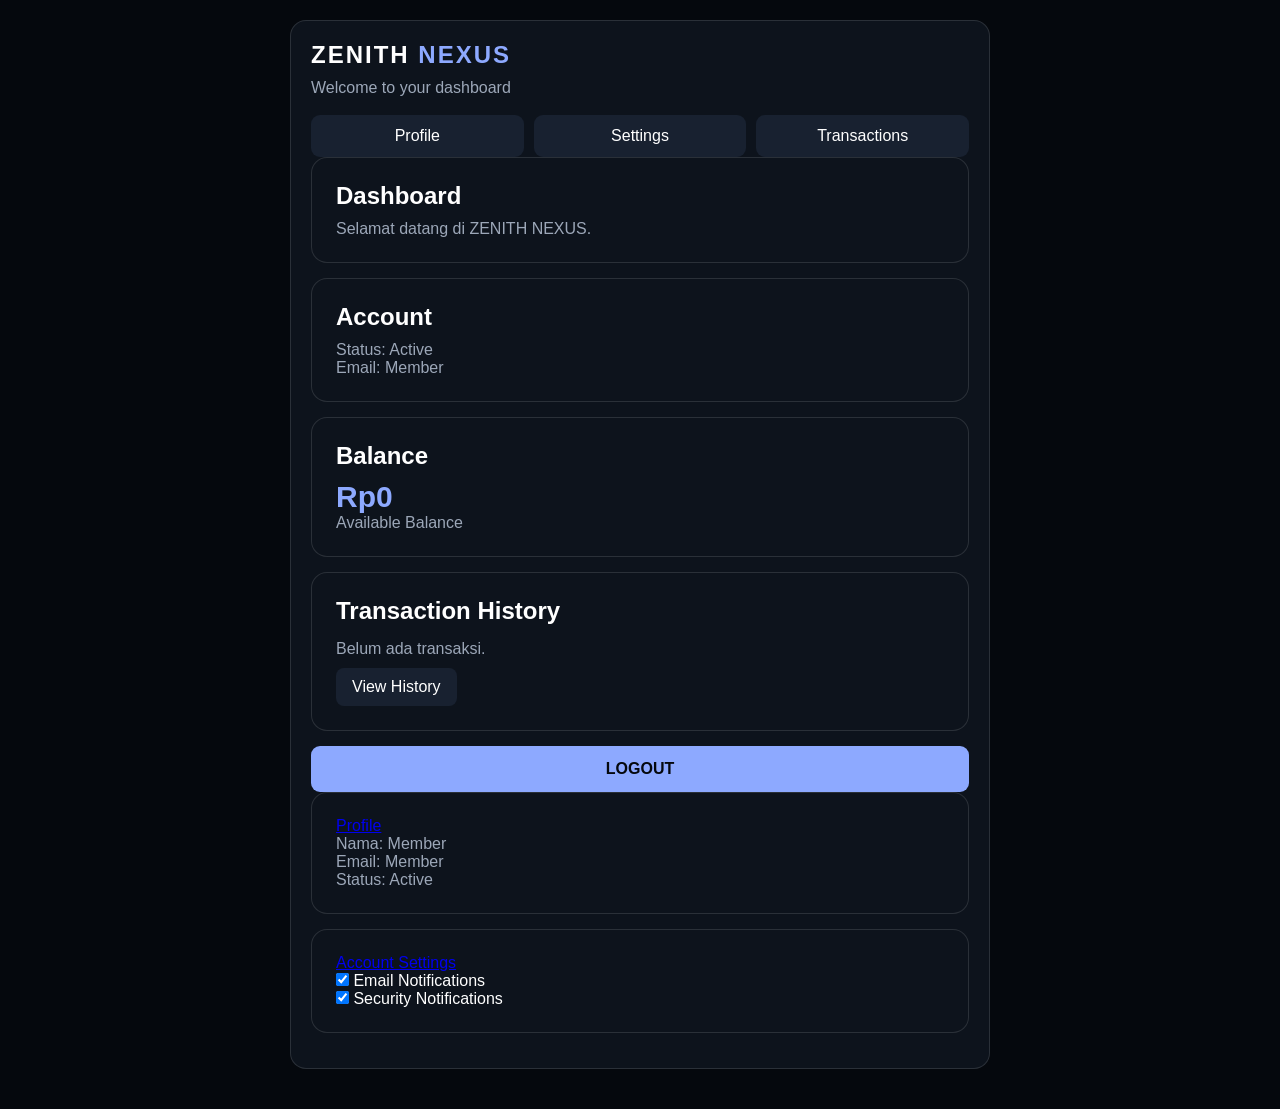
==== dashboard.html @ 9e68fed2 "Update dashboard.html" ====
<!DOCTYPE html>
<html lang="id">
<head>
  <meta charset="UTF-8">
  <meta name="viewport" content="width=device-width, initial-scale=1.0">
  <title>Dashboard - ZENITH NEXUS</title>

  <style>
    * {
      box-sizing: border-box;
      margin: 0;
      padding: 0;
    }

    body {
      min-height: 100vh;
      background: #05080d;
      color: white;
      font-family: Arial, sans-serif;
      padding: 20px;
    }

    .container {
      max-width: 700px;
      margin: auto;
    }

    .top {
      padding: 20px;
      border: 1px solid rgba(255,255,255,0.12);
      border-radius: 16px;
      background: #0d131c;
      margin-bottom: 20px;
    }

    .logo {
      font-size: 24px;
      font-weight: bold;
      letter-spacing: 2px;
    }

    .logo span {
      color: #8da9ff;
    }

    .welcome {
      margin-top: 10px;
      color: #9ca7b8;
    }

    .card {
      padding: 24px;
      background: #0d131c;
      border: 1px solid rgba(255,255,255,0.12);
      border-radius: 16px;
      margin-bottom: 15px;
    }

    .card h2 {
      margin-bottom: 10px;
    }

    .card p {
      color: #9ca7b8;
    }

    .logout {
      width: 100%;
      padding: 14px;
      border: 0;
      border-radius: 9px;
      background: #8da9ff;
      color: #05080d;
      font-weight: bold;
      font-size: 15px;
      margin-top: 10px;
      cursor: pointer;
    }
  </style>
</head>

<body>

  <div class="container">

    <div class="top">
      <div class="logo">
        ZENITH <span>NEXUS</span>
      </div>

      <div class="welcome">
        Welcome to your dashboard
      </div>
  <div style="display:flex; gap:10px; flex-wrap:wrap; margin-top:18px;">
  <a href="profile.html" style="flex:1; min-width:120px; text-align:center; padding:12px; border-radius:9px; background:#182130; color:white; text-decoration:none;">
    Profile
  </a>

  <a href="settings.html" style="flex:1; min-width:120px; text-align:center; padding:12px; border-radius:9px; background:#182130; color:white; text-decoration:none;">
    Settings
  </a>

  <a href="transactions.html" style="flex:1; min-width:120px; text-align:center; padding:12px; border-radius:9px; background:#182130; color:white; text-decoration:none;">
    Transactions
  </a>
  </div>

    <div class="card">
  <h2>Dashboard</h2>
  <p>Selamat datang di ZENITH NEXUS.</p>
</div>

<div class="card">
  <h2>Account</h2>
  <p>Status: Active</p>
  <p>Email: Member</p>
</div>

<div class="card">
  <h2>Balance</h2>
  <p style="font-size:30px; font-weight:bold; color:#8da9ff;">
    Rp0
  </p>
  <p>Available Balance</p>
</div>

<div class="card">
  <h2>Transaction History</h2>

  <p style="margin-top:15px;">
    Belum ada transaksi.
  </p>

  <a href="transactions.html"
     style="display:inline-block; margin-top:10px; padding:10px 16px; border-radius:8px; background:#182130; color:white; text-decoration:none;">
    View History
  </a>
</div>

<a href="login.html"
   style="display:block; width:100%; padding:14px; border-radius:9px; background:#8da9ff; color:#05080d; text-align:center; text-decoration:none; font-weight:bold; margin-top:15px;">
  LOGOUT
</a>
  <div class="card">
   <p>
    <a href="profile.html">Profile</a>
      </p>
    <p>Nama: Member</p>
    <p>Email: Member</p>
    <p>Status: Active</p>
  </div>
    <div class="card">
      
    <p>
  <a href="settings.html">Account Settings</a>
    </p
    


  <label>
    <input type="checkbox" checked>
    Email Notifications
  </label>

  <br>

  <label>
    <input type="checkbox" checked>
    Security Notifications
  </label>
    </div>

<script>
  function logout() {
    window.location.href = "login.html";
  }
</script>

</body>
</html>
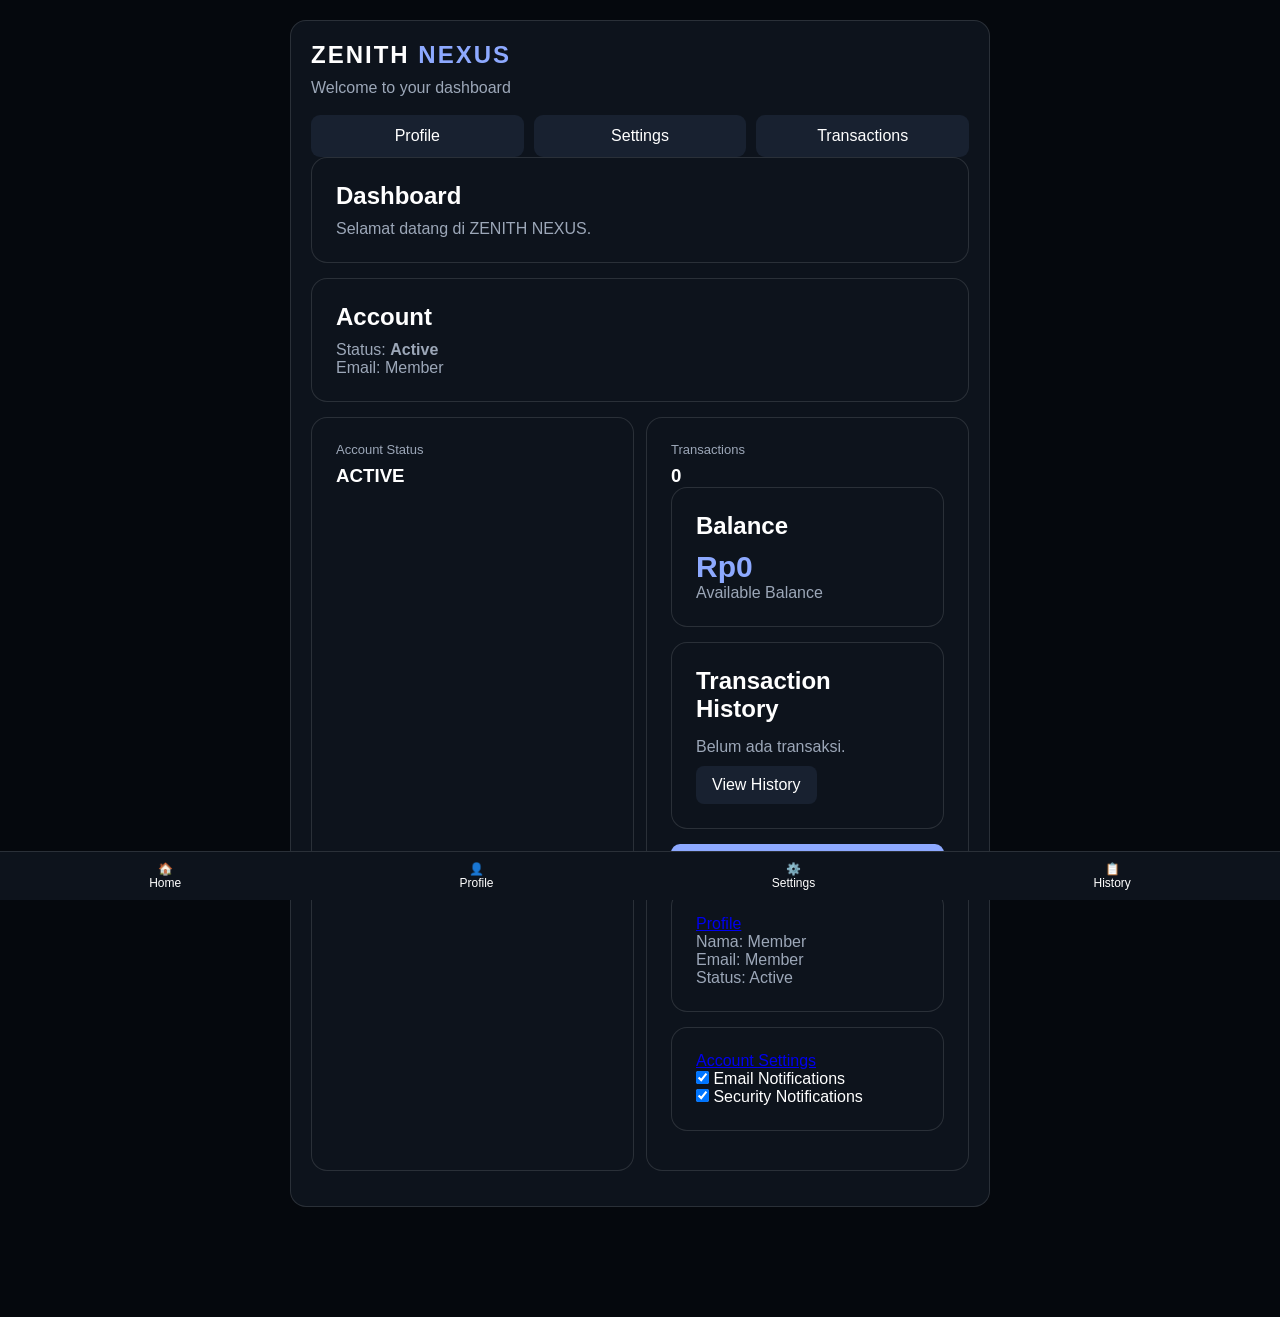
==== commit 5b1feae5: "Update dashboard.html" ====
--- a/dashboard.html
+++ b/dashboard.html
@@ -13,11 +13,12 @@
     }
 
     body {
-      min-height: 100vh;
-      background: #05080d;
-      color: white;
-      font-family: Arial, sans-serif;
-      padding: 20px;
+  min-height: 100vh;
+  background: #05080d;
+  color: white;
+  font-family: Arial, sans-serif;
+  padding: 20px;
+  padding-bottom: 90px;
     }
 
     .container {
@@ -112,10 +113,25 @@
 
 <div class="card">
   <h2>Account</h2>
-  <p>Status: Active</p>
+  <p>Status: <strong>Active</strong></p>
   <p>Email: Member</p>
 </div>
 
+<div style="
+  display:grid;
+  grid-template-columns:repeat(2,1fr);
+  gap:12px;
+  margin-bottom:15px;
+">
+
+  <div class="card" style="margin:0;">
+    <p style="font-size:13px;">Account Status</p>
+    <h3 style="margin-top:8px;">ACTIVE</h3>
+  </div>
+
+  <div class="card" style="margin:0;">
+    <p style="font-size:13px;">Transactions</p>
+    <h3 style="margin-top:8px;">0</h3>
 <div class="card">
   <h2>Balance</h2>
   <p style="font-size:30px; font-weight:bold; color:#8da9ff;">
@@ -176,5 +192,36 @@
   }
 </script>
 
-</body>
+</body> <div style="
+  position:fixed;
+  left:0;
+  right:0;
+  bottom:0;
+  padding:10px;
+  background:#0d131c;
+  border-top:1px solid rgba(255,255,255,.12);
+  display:flex;
+  justify-content:space-around;
+  z-index:999;
+">
+  <a href="dashboard.html"
+     style="color:white; text-decoration:none; text-align:center; font-size:12px;">
+    🏠<br>Home
+  </a>
+
+  <a href="profile.html"
+     style="color:white; text-decoration:none; text-align:center; font-size:12px;">
+    👤<br>Profile
+  </a>
+
+  <a href="settings.html"
+     style="color:white; text-decoration:none; text-align:center; font-size:12px;">
+    ⚙️<br>Settings
+  </a>
+
+  <a href="transactions.html"
+     style="color:white; text-decoration:none; text-align:center; font-size:12px;">
+    📋<br>History
+  </a>
+</div>
 </html>
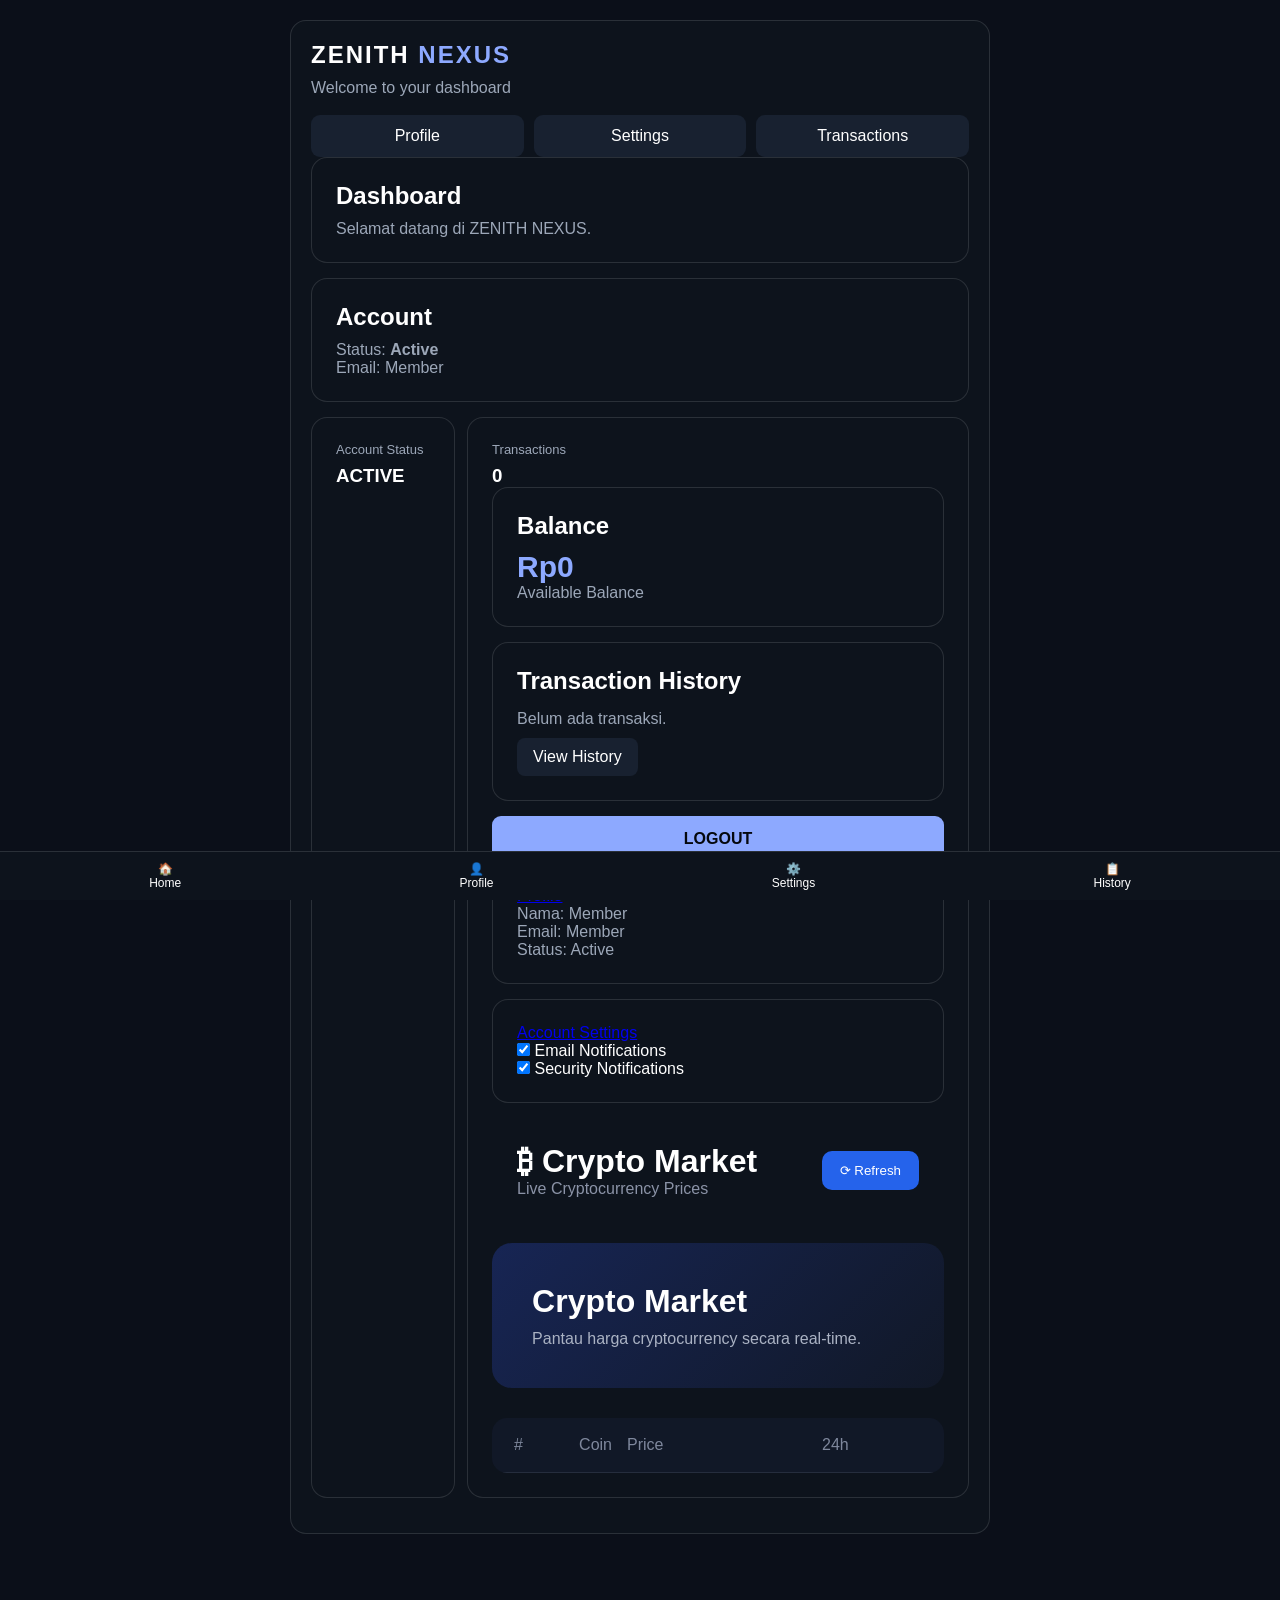
==== commit c6f4571d: "Update dashboard.html" ====
--- a/dashboard.html
+++ b/dashboard.html
@@ -224,4 +224,40 @@
     📋<br>History
   </a>
 </div>
-</html>
+<!DOCTYPE html>
+<html lang="id">
+<head>
+  <meta charset="UTF-8">
+  <meta name="viewport" content="width=device-width, initial-scale=1.0">
+
+  <title>Crypto Market</title>
+
+  <link rel="stylesheet" href="style.css">
+</head>
+
+<body>
+
+  <header class="header">
+    <div>
+      <h1>₿ Crypto Market</h1>
+      <p>Live Cryptocurrency Prices</p>
+    </div>
+
+    <button onclick="loadMarket()">⟳ Refresh</button>
+  </header>
+
+  <section class="hero">
+    <h2>Crypto Market</h2>
+    <p>Pantau harga cryptocurrency secara real-time.</p>
+  </section>
+
+  <main class="market">
+
+    <div class="market-title">
+      <span>#</span>
+      <span>Coin</span>
+      <span>Price</span>
+      <span>24h</span>
+    </div>
+
+
--- a/style.css
+++ b/style.css
@@ -0,0 +1,151 @@
+* {
+  box-sizing: border-box;
+}
+
+body {
+  margin: 0;
+  font-family: Arial, sans-serif;
+  background: #0b0f19;
+  color: white;
+}
+
+.header {
+  max-width: 1100px;
+  margin: auto;
+  padding: 25px;
+  display: flex;
+  justify-content: space-between;
+  align-items: center;
+}
+
+.header h1 {
+  margin: 0;
+}
+
+.header p {
+  color: #8b93a7;
+}
+
+button {
+  border: 0;
+  background: #2563eb;
+  color: white;
+  padding: 12px 18px;
+  border-radius: 10px;
+  cursor: pointer;
+}
+
+.hero {
+  max-width: 1100px;
+  margin: 20px auto 30px;
+  padding: 40px;
+  border-radius: 20px;
+  background: linear-gradient(135deg, #172554, #111827);
+}
+
+.hero h2 {
+  font-size: 32px;
+  margin: 0 0 10px;
+}
+
+.hero p {
+  color: #aab2c3;
+}
+
+.market {
+  max-width: 1100px;
+  margin: auto;
+  background: #111827;
+  border-radius: 15px;
+  overflow: hidden;
+}
+
+.market-title,
+.coin {
+  display: grid;
+  grid-template-columns: 50px 1fr 180px 100px;
+  gap: 15px;
+  align-items: center;
+  padding: 18px 22px;
+}
+
+.market-title {
+  color: #7f889d;
+  border-bottom: 1px solid #252d3d;
+}
+
+.coin {
+  border-bottom: 1px solid #1d2638;
+}
+
+.coin:hover {
+  background: #151e30;
+}
+
+.coin-info {
+  display: flex;
+  align-items: center;
+  gap: 12px;
+}
+
+.icon {
+  width: 40px;
+  height: 40px;
+  border-radius: 50%;
+  background: #2563eb;
+  display: flex;
+  justify-content: center;
+  align-items: center;
+  font-weight: bold;
+}
+
+.symbol {
+  color: #7f889d;
+  font-size: 13px;
+  margin-top: 4px;
+}
+
+.green {
+  color: #22c55e;
+}
+
+.red {
+  color: #ef4444;
+}
+
+.loading {
+  padding: 40px;
+  text-align: center;
+  color: #8b93a7;
+}
+
+footer {
+  text-align: center;
+  padding: 30px;
+  color: #626b7e;
+}
+
+@media (max-width: 700px) {
+
+  .header,
+  .hero {
+    margin-left: 15px;
+    margin-right: 15px;
+  }
+
+  .market {
+    margin: 0 15px;
+  }
+
+  .market-title,
+  .coin {
+    grid-template-columns: 30px 1fr 100px 70px;
+    padding: 15px 10px;
+    font-size: 13px;
+  }
+
+  .icon {
+    width: 32px;
+    height: 32px;
+  }
+}
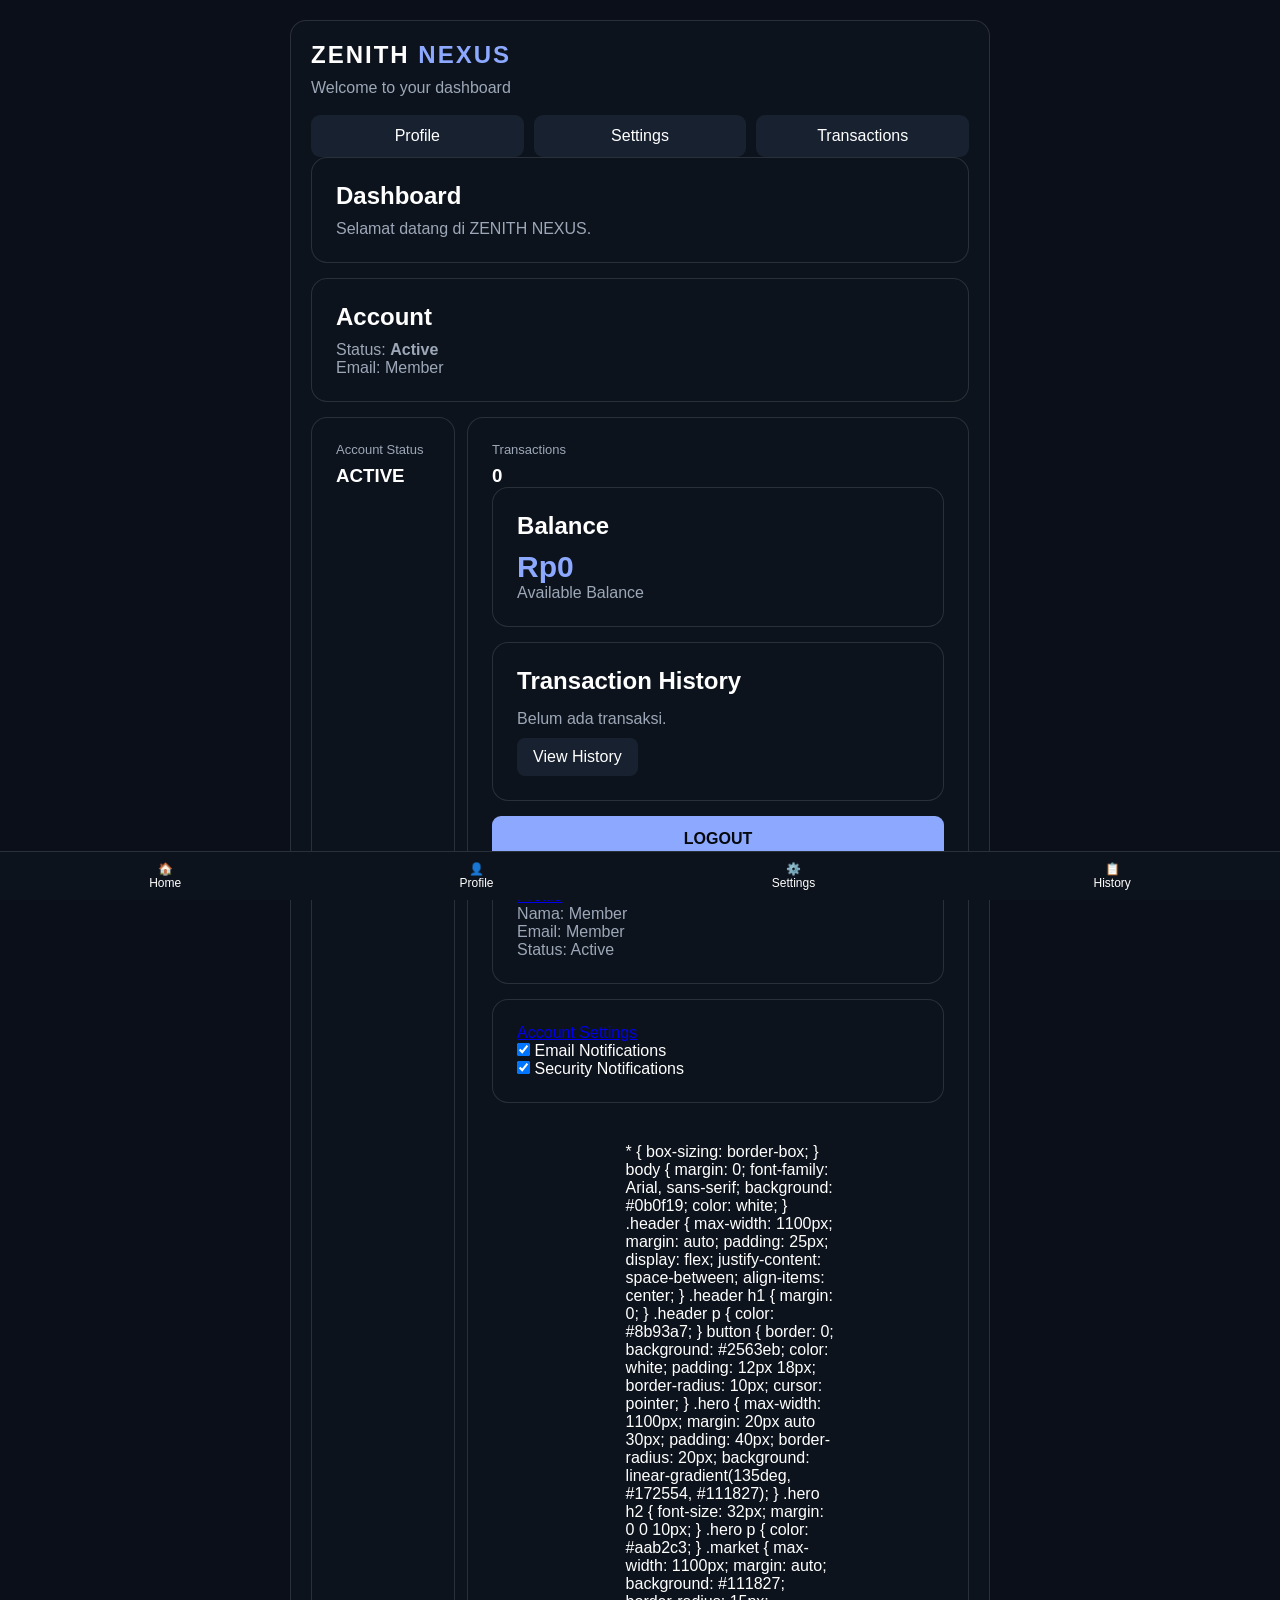
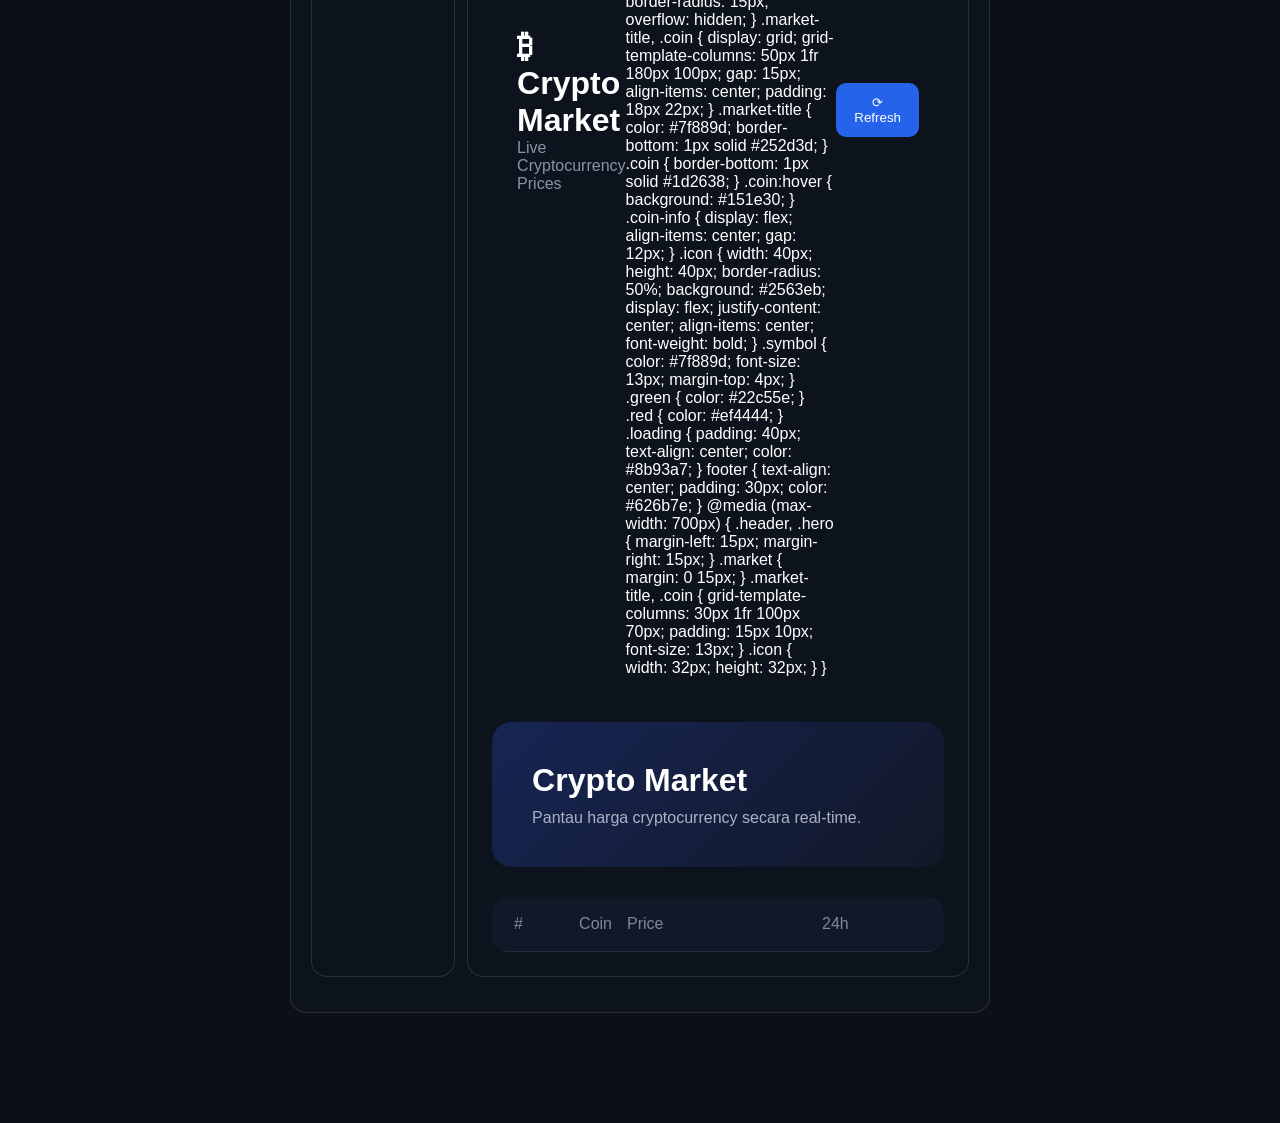
==== commit e16176c0: "Update dashboard.html" ====
--- a/dashboard.html
+++ b/dashboard.html
@@ -242,6 +242,157 @@
       <h1>₿ Crypto Market</h1>
       <p>Live Cryptocurrency Prices</p>
     </div>
+* {
+  box-sizing: border-box;
+}
+
+body {
+  margin: 0;
+  font-family: Arial, sans-serif;
+  background: #0b0f19;
+  color: white;
+}
+
+.header {
+  max-width: 1100px;
+  margin: auto;
+  padding: 25px;
+  display: flex;
+  justify-content: space-between;
+  align-items: center;
+}
+
+.header h1 {
+  margin: 0;
+}
+
+.header p {
+  color: #8b93a7;
+}
+
+button {
+  border: 0;
+  background: #2563eb;
+  color: white;
+  padding: 12px 18px;
+  border-radius: 10px;
+  cursor: pointer;
+}
+
+.hero {
+  max-width: 1100px;
+  margin: 20px auto 30px;
+  padding: 40px;
+  border-radius: 20px;
+  background: linear-gradient(135deg, #172554, #111827);
+}
+
+.hero h2 {
+  font-size: 32px;
+  margin: 0 0 10px;
+}
+
+.hero p {
+  color: #aab2c3;
+}
+
+.market {
+  max-width: 1100px;
+  margin: auto;
+  background: #111827;
+  border-radius: 15px;
+  overflow: hidden;
+}
+
+.market-title,
+.coin {
+  display: grid;
+  grid-template-columns: 50px 1fr 180px 100px;
+  gap: 15px;
+  align-items: center;
+  padding: 18px 22px;
+}
+
+.market-title {
+  color: #7f889d;
+  border-bottom: 1px solid #252d3d;
+}
+
+.coin {
+  border-bottom: 1px solid #1d2638;
+}
+
+.coin:hover {
+  background: #151e30;
+}
+
+.coin-info {
+  display: flex;
+  align-items: center;
+  gap: 12px;
+}
+
+.icon {
+  width: 40px;
+  height: 40px;
+  border-radius: 50%;
+  background: #2563eb;
+  display: flex;
+  justify-content: center;
+  align-items: center;
+  font-weight: bold;
+}
+
+.symbol {
+  color: #7f889d;
+  font-size: 13px;
+  margin-top: 4px;
+}
+
+.green {
+  color: #22c55e;
+}
+
+.red {
+  color: #ef4444;
+}
+
+.loading {
+  padding: 40px;
+  text-align: center;
+  color: #8b93a7;
+}
+
+footer {
+  text-align: center;
+  padding: 30px;
+  color: #626b7e;
+}
+
+@media (max-width: 700px) {
+
+  .header,
+  .hero {
+    margin-left: 15px;
+    margin-right: 15px;
+  }
+
+  .market {
+    margin: 0 15px;
+  }
+
+  .market-title,
+  .coin {
+    grid-template-columns: 30px 1fr 100px 70px;
+    padding: 15px 10px;
+    font-size: 13px;
+  }
+
+  .icon {
+    width: 32px;
+    height: 32px;
+  }
+}
 
     <button onclick="loadMarket()">⟳ Refresh</button>
   </header>
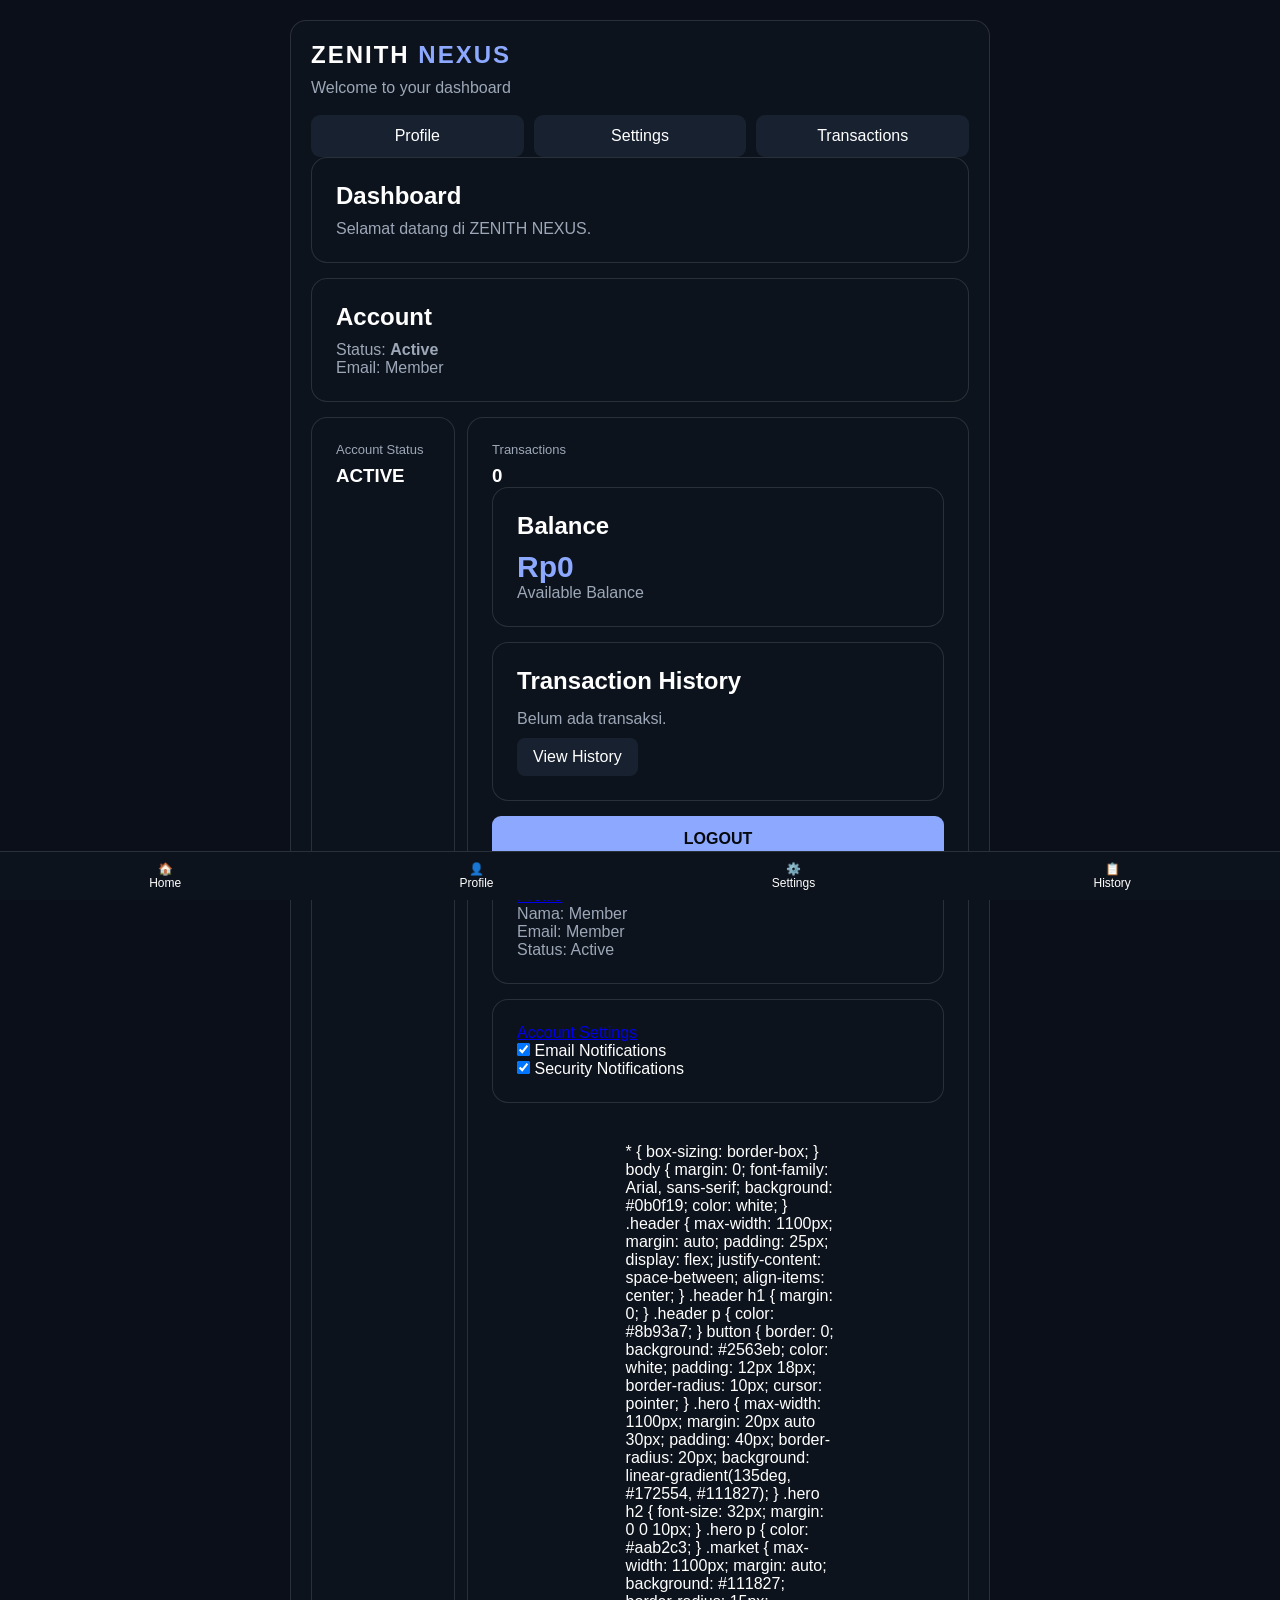
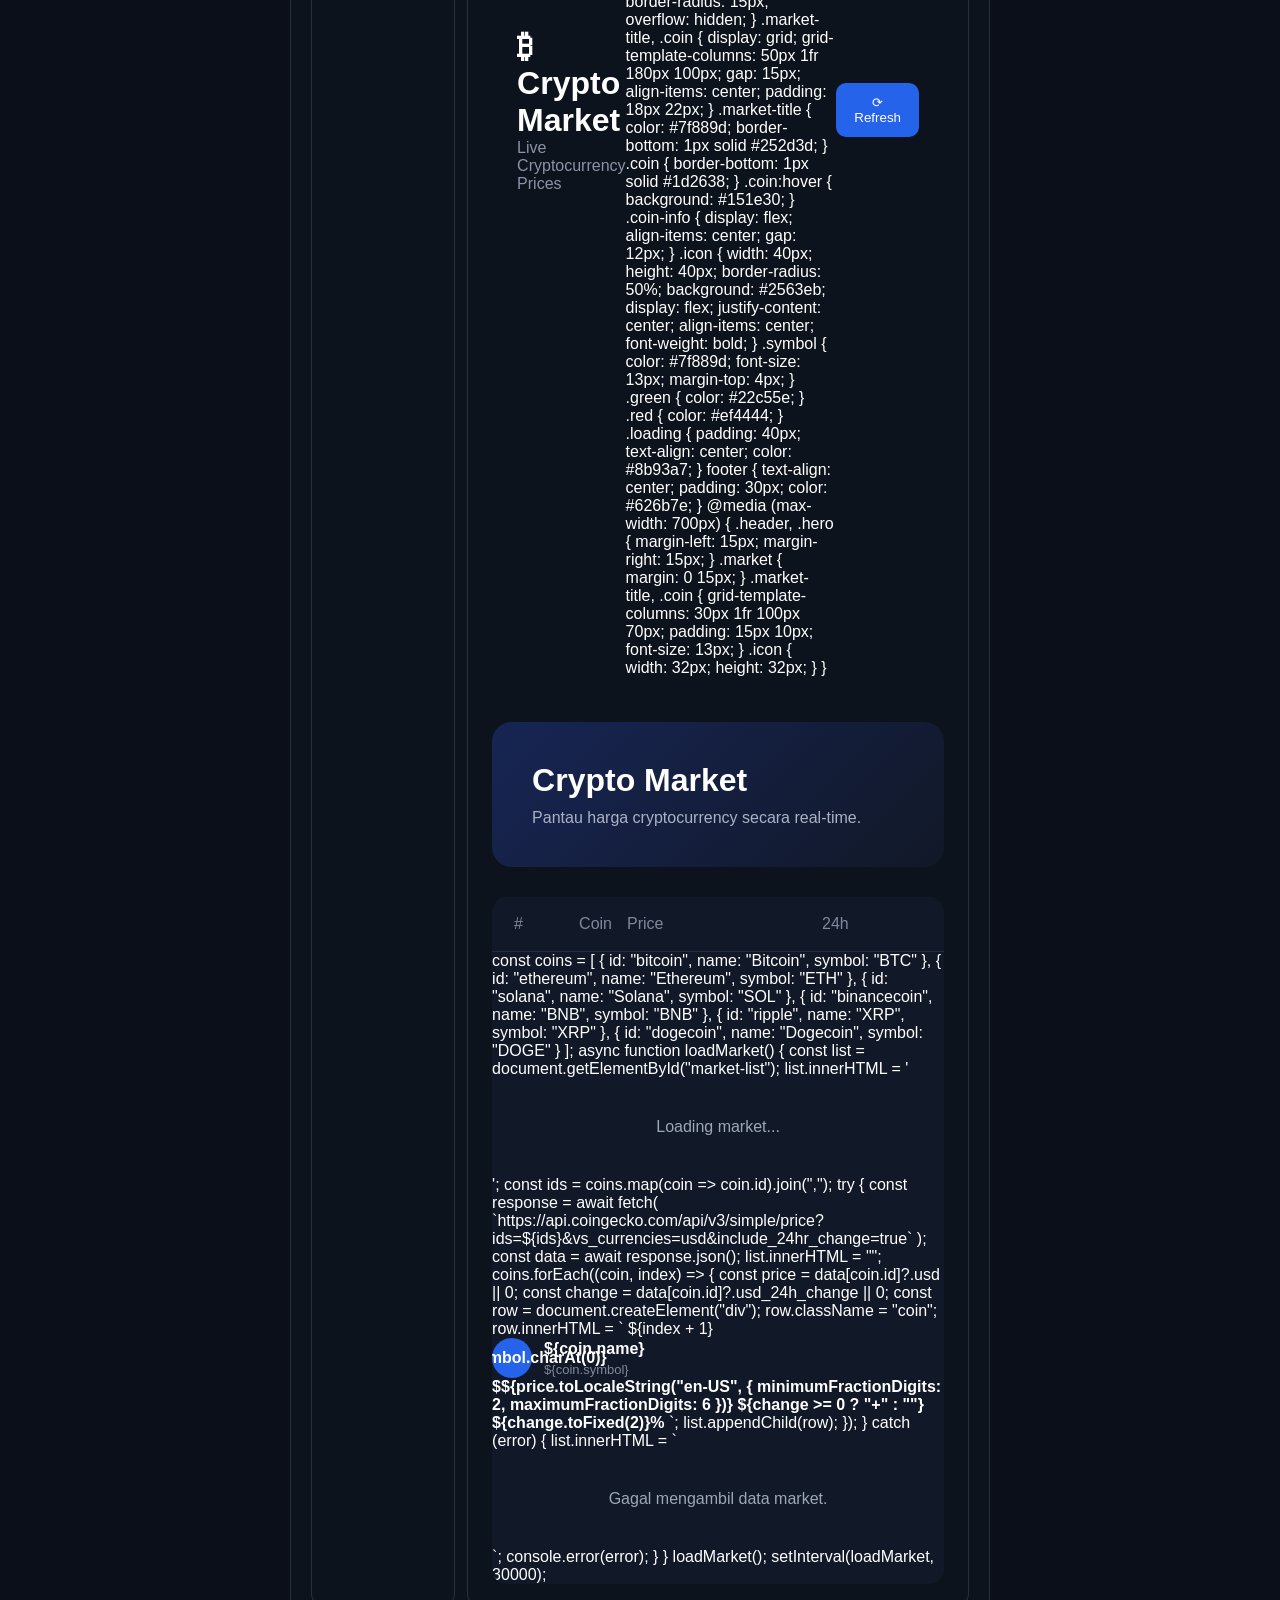
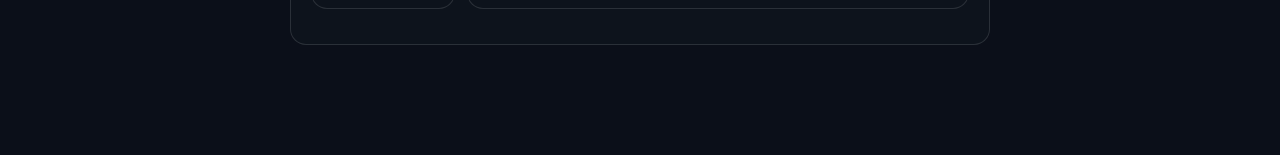
==== commit dbee4f0a: "Update dashboard.html" ====
--- a/dashboard.html
+++ b/dashboard.html
@@ -410,5 +410,110 @@
       <span>Price</span>
       <span>24h</span>
     </div>
-
-
+const coins = [
+  {
+    id: "bitcoin",
+    name: "Bitcoin",
+    symbol: "BTC"
+  },
+  {
+    id: "ethereum",
+    name: "Ethereum",
+    symbol: "ETH"
+  },
+  {
+    id: "solana",
+    name: "Solana",
+    symbol: "SOL"
+  },
+  {
+    id: "binancecoin",
+    name: "BNB",
+    symbol: "BNB"
+  },
+  {
+    id: "ripple",
+    name: "XRP",
+    symbol: "XRP"
+  },
+  {
+    id: "dogecoin",
+    name: "Dogecoin",
+    symbol: "DOGE"
+  }
+];
+
+async function loadMarket() {
+
+  const list = document.getElementById("market-list");
+
+  list.innerHTML = '<p class="loading">Loading market...</p>';
+
+  const ids = coins.map(coin => coin.id).join(",");
+
+  try {
+
+    const response = await fetch(
+      `https://api.coingecko.com/api/v3/simple/price?ids=${ids}&vs_currencies=usd&include_24hr_change=true`
+    );
+
+    const data = await response.json();
+
+    list.innerHTML = "";
+
+    coins.forEach((coin, index) => {
+
+      const price = data[coin.id]?.usd || 0;
+      const change = data[coin.id]?.usd_24h_change || 0;
+
+      const row = document.createElement("div");
+
+      row.className = "coin";
+
+      row.innerHTML = `
+        <span>${index + 1}</span>
+
+        <div class="coin-info">
+          <div class="icon">
+            ${coin.symbol.charAt(0)}
+          </div>
+
+          <div>
+            <strong>${coin.name}</strong>
+            <div class="symbol">${coin.symbol}</div>
+          </div>
+        </div>
+
+        <strong>
+          $${price.toLocaleString("en-US", {
+            minimumFractionDigits: 2,
+            maximumFractionDigits: 6
+          })}
+        </strong>
+
+        <strong class="${change >= 0 ? "green" : "red"}">
+          ${change >= 0 ? "+" : ""}
+          ${change.toFixed(2)}%
+        </strong>
+      `;
+
+      list.appendChild(row);
+    });
+
+  } catch (error) {
+
+    list.innerHTML = `
+      <p class="loading">
+        Gagal mengambil data market.
+      </p>
+    `;
+
+    console.error(error);
+  }
+}
+
+loadMarket();
+
+setInterval(loadMarket, 30000);
+
+
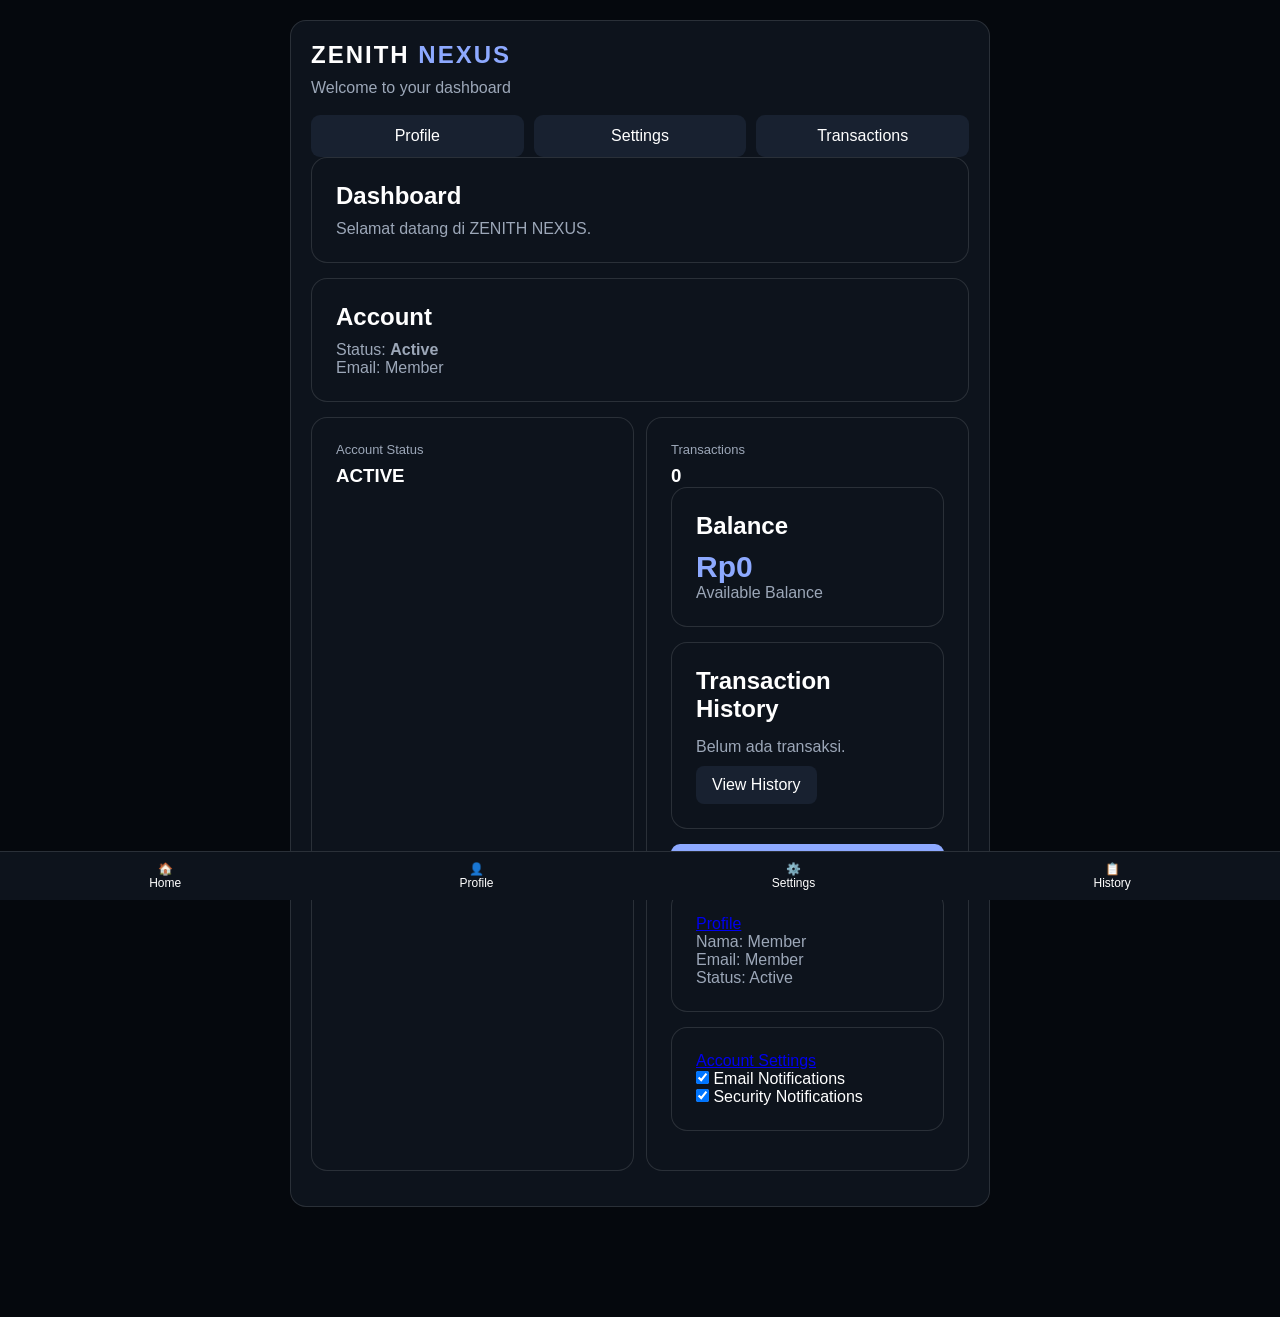
==== commit 7bdb9eb3: "Update dashboard.html" ====
--- a/dashboard.html
+++ b/dashboard.html
@@ -230,290 +230,5 @@
   <meta charset="UTF-8">
   <meta name="viewport" content="width=device-width, initial-scale=1.0">
 
-  <title>Crypto Market</title>
-
-  <link rel="stylesheet" href="style.css">
-</head>
-
-<body>
-
-  <header class="header">
-    <div>
-      <h1>₿ Crypto Market</h1>
-      <p>Live Cryptocurrency Prices</p>
-    </div>
-* {
-  box-sizing: border-box;
-}
-
-body {
-  margin: 0;
-  font-family: Arial, sans-serif;
-  background: #0b0f19;
-  color: white;
-}
-
-.header {
-  max-width: 1100px;
-  margin: auto;
-  padding: 25px;
-  display: flex;
-  justify-content: space-between;
-  align-items: center;
-}
-
-.header h1 {
-  margin: 0;
-}
-
-.header p {
-  color: #8b93a7;
-}
-
-button {
-  border: 0;
-  background: #2563eb;
-  color: white;
-  padding: 12px 18px;
-  border-radius: 10px;
-  cursor: pointer;
-}
-
-.hero {
-  max-width: 1100px;
-  margin: 20px auto 30px;
-  padding: 40px;
-  border-radius: 20px;
-  background: linear-gradient(135deg, #172554, #111827);
-}
-
-.hero h2 {
-  font-size: 32px;
-  margin: 0 0 10px;
-}
-
-.hero p {
-  color: #aab2c3;
-}
-
-.market {
-  max-width: 1100px;
-  margin: auto;
-  background: #111827;
-  border-radius: 15px;
-  overflow: hidden;
-}
-
-.market-title,
-.coin {
-  display: grid;
-  grid-template-columns: 50px 1fr 180px 100px;
-  gap: 15px;
-  align-items: center;
-  padding: 18px 22px;
-}
-
-.market-title {
-  color: #7f889d;
-  border-bottom: 1px solid #252d3d;
-}
-
-.coin {
-  border-bottom: 1px solid #1d2638;
-}
-
-.coin:hover {
-  background: #151e30;
-}
-
-.coin-info {
-  display: flex;
-  align-items: center;
-  gap: 12px;
-}
-
-.icon {
-  width: 40px;
-  height: 40px;
-  border-radius: 50%;
-  background: #2563eb;
-  display: flex;
-  justify-content: center;
-  align-items: center;
-  font-weight: bold;
-}
-
-.symbol {
-  color: #7f889d;
-  font-size: 13px;
-  margin-top: 4px;
-}
-
-.green {
-  color: #22c55e;
-}
-
-.red {
-  color: #ef4444;
-}
-
-.loading {
-  padding: 40px;
-  text-align: center;
-  color: #8b93a7;
-}
-
-footer {
-  text-align: center;
-  padding: 30px;
-  color: #626b7e;
-}
-
-@media (max-width: 700px) {
-
-  .header,
-  .hero {
-    margin-left: 15px;
-    margin-right: 15px;
-  }
-
-  .market {
-    margin: 0 15px;
-  }
-
-  .market-title,
-  .coin {
-    grid-template-columns: 30px 1fr 100px 70px;
-    padding: 15px 10px;
-    font-size: 13px;
-  }
-
-  .icon {
-    width: 32px;
-    height: 32px;
-  }
-}
-
-    <button onclick="loadMarket()">⟳ Refresh</button>
-  </header>
-
-  <section class="hero">
-    <h2>Crypto Market</h2>
-    <p>Pantau harga cryptocurrency secara real-time.</p>
-  </section>
-
-  <main class="market">
-
-    <div class="market-title">
-      <span>#</span>
-      <span>Coin</span>
-      <span>Price</span>
-      <span>24h</span>
-    </div>
-const coins = [
-  {
-    id: "bitcoin",
-    name: "Bitcoin",
-    symbol: "BTC"
-  },
-  {
-    id: "ethereum",
-    name: "Ethereum",
-    symbol: "ETH"
-  },
-  {
-    id: "solana",
-    name: "Solana",
-    symbol: "SOL"
-  },
-  {
-    id: "binancecoin",
-    name: "BNB",
-    symbol: "BNB"
-  },
-  {
-    id: "ripple",
-    name: "XRP",
-    symbol: "XRP"
-  },
-  {
-    id: "dogecoin",
-    name: "Dogecoin",
-    symbol: "DOGE"
-  }
-];
-
-async function loadMarket() {
-
-  const list = document.getElementById("market-list");
-
-  list.innerHTML = '<p class="loading">Loading market...</p>';
-
-  const ids = coins.map(coin => coin.id).join(",");
-
-  try {
-
-    const response = await fetch(
-      `https://api.coingecko.com/api/v3/simple/price?ids=${ids}&vs_currencies=usd&include_24hr_change=true`
-    );
-
-    const data = await response.json();
-
-    list.innerHTML = "";
-
-    coins.forEach((coin, index) => {
-
-      const price = data[coin.id]?.usd || 0;
-      const change = data[coin.id]?.usd_24h_change || 0;
-
-      const row = document.createElement("div");
-
-      row.className = "coin";
-
-      row.innerHTML = `
-        <span>${index + 1}</span>
-
-        <div class="coin-info">
-          <div class="icon">
-            ${coin.symbol.charAt(0)}
-          </div>
-
-          <div>
-            <strong>${coin.name}</strong>
-            <div class="symbol">${coin.symbol}</div>
-          </div>
-        </div>
-
-        <strong>
-          $${price.toLocaleString("en-US", {
-            minimumFractionDigits: 2,
-            maximumFractionDigits: 6
-          })}
-        </strong>
-
-        <strong class="${change >= 0 ? "green" : "red"}">
-          ${change >= 0 ? "+" : ""}
-          ${change.toFixed(2)}%
-        </strong>
-      `;
-
-      list.appendChild(row);
-    });
-
-  } catch (error) {
-
-    list.innerHTML = `
-      <p class="loading">
-        Gagal mengambil data market.
-      </p>
-    `;
-
-    console.error(error);
-  }
-}
-
-loadMarket();
-
-setInterval(loadMarket, 30000);
-
-
+    
+      
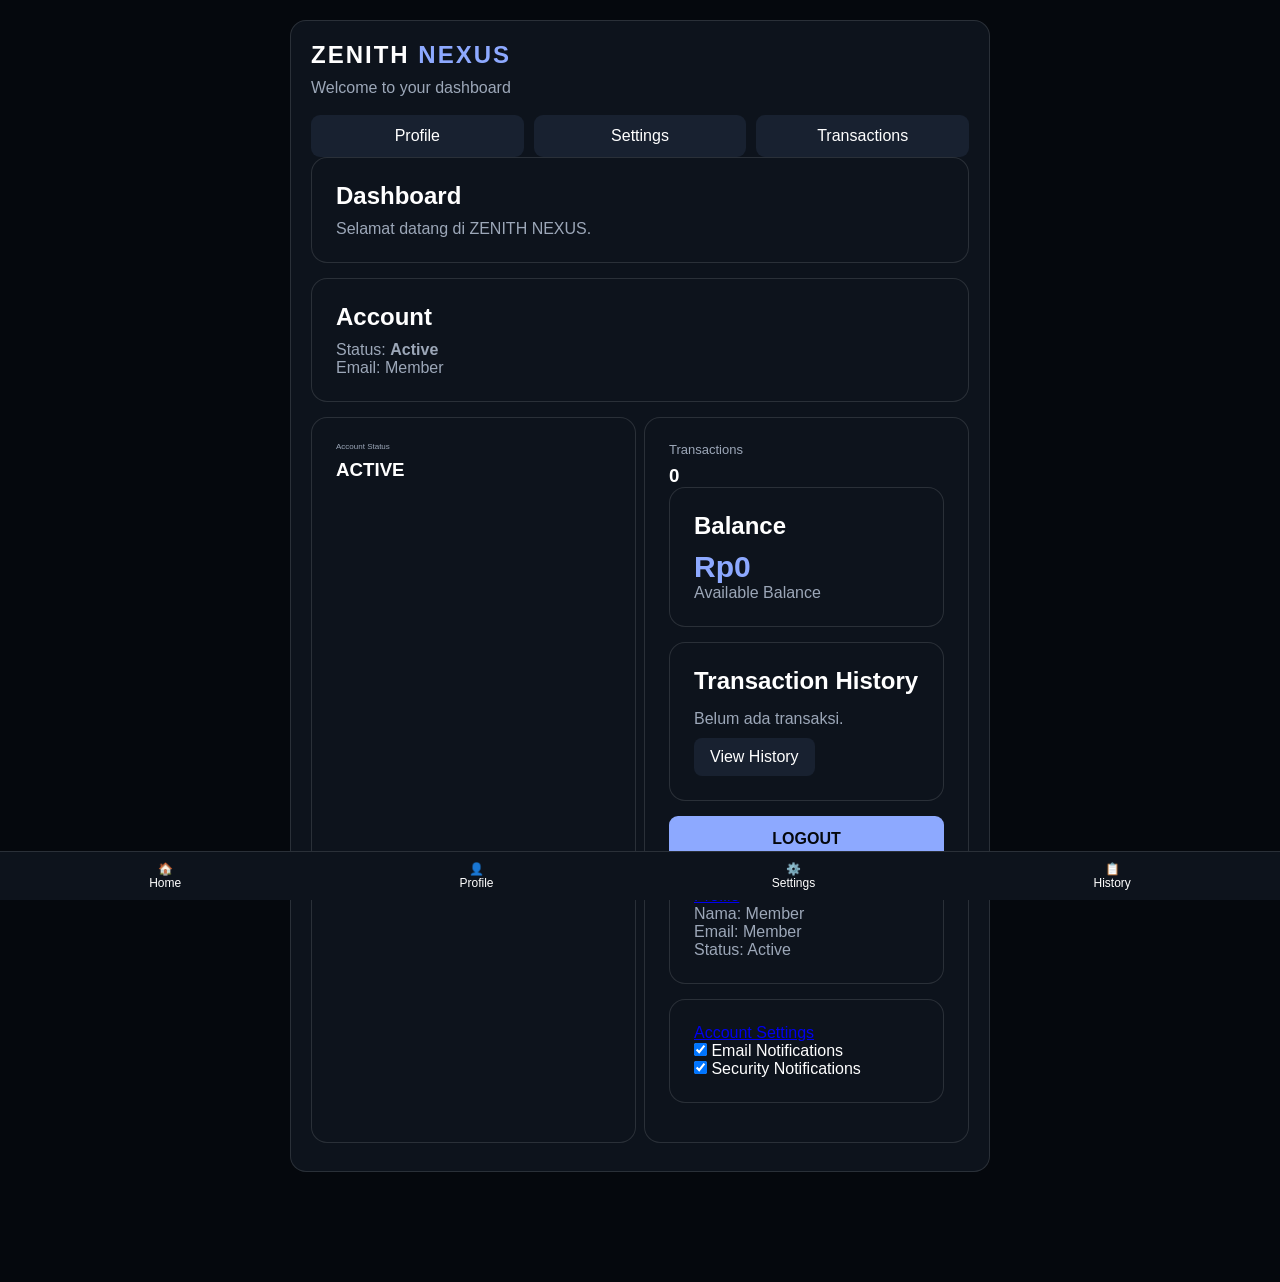
==== commit c375f854: "Update dashboard.html" ====
--- a/dashboard.html
+++ b/dashboard.html
@@ -120,12 +120,12 @@
 <div style="
   display:grid;
   grid-template-columns:repeat(2,1fr);
-  gap:12px;
-  margin-bottom:15px;
+  gap:8px;
+  margin-bottom:8px;
 ">
 
   <div class="card" style="margin:0;">
-    <p style="font-size:13px;">Account Status</p>
+    <p style="font-size:8px;">Account Status</p>
     <h3 style="margin-top:8px;">ACTIVE</h3>
   </div>
 
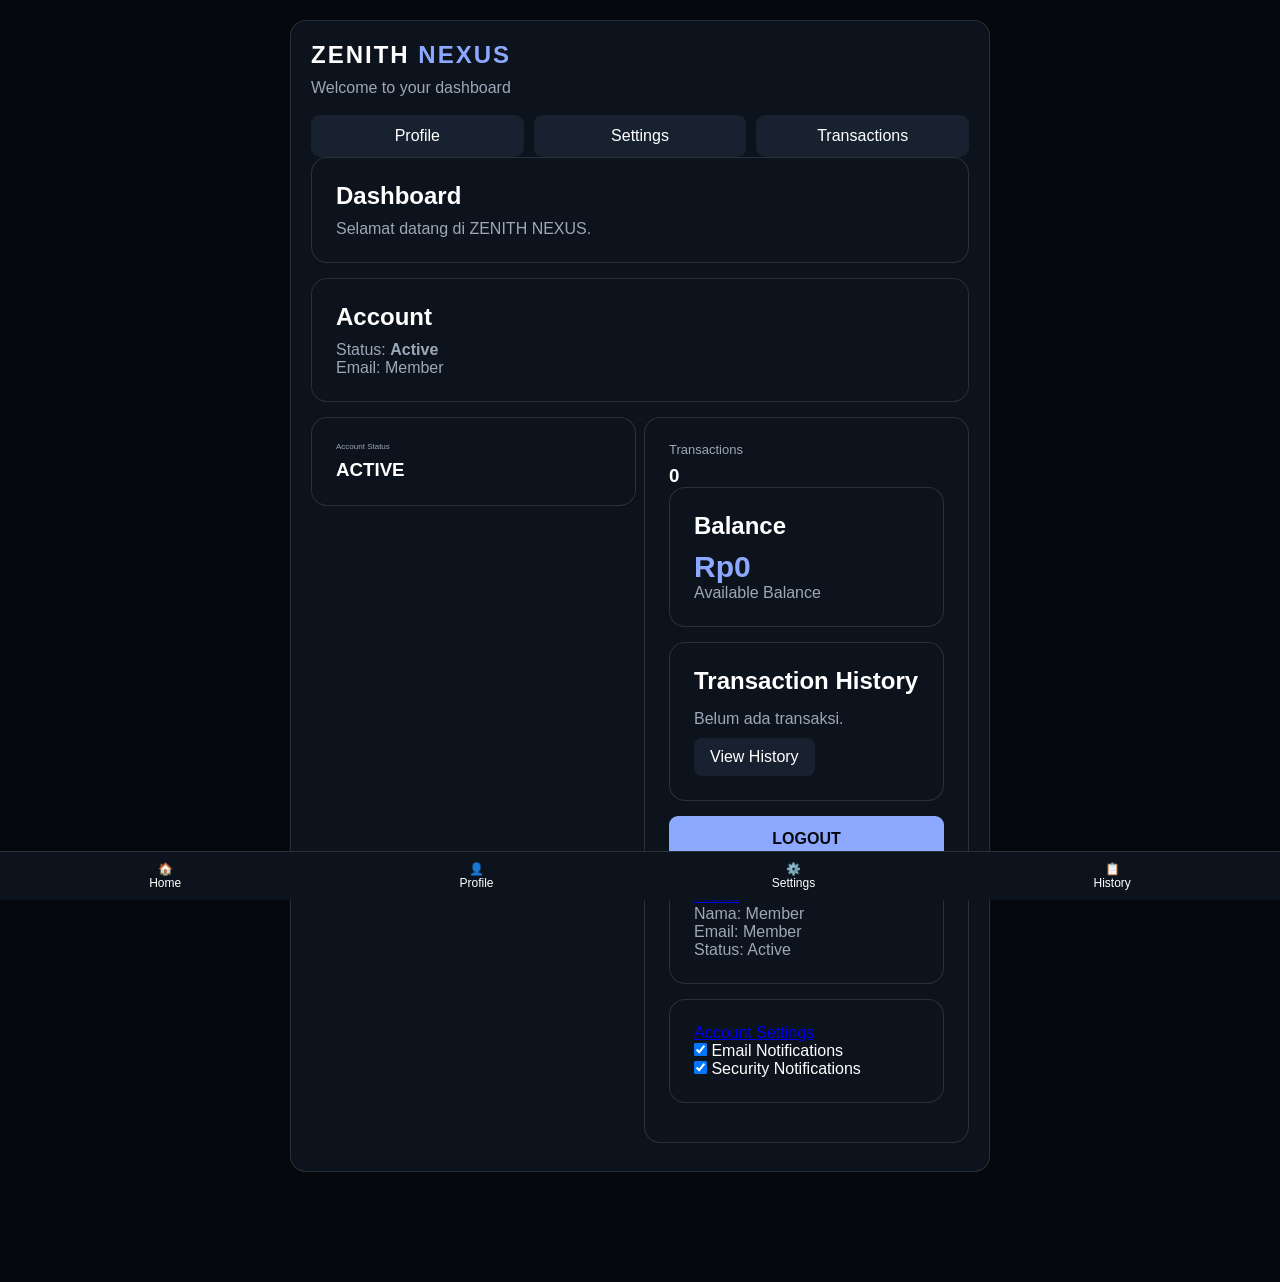
==== commit a103fc4b: "Update dashboard.html" ====
--- a/dashboard.html
+++ b/dashboard.html
@@ -118,11 +118,13 @@
 </div>
 
 <div style="
-  display:grid;
-  grid-template-columns:repeat(2,1fr);
-  gap:8px;
-  margin-bottom:8px;
+    display:grid;
+    grid-template-columns:1fr 1fr;
+    gap:8px;
+    margin-bottom:8px;
+    align-items:start;
 ">
+
 
   <div class="card" style="margin:0;">
     <p style="font-size:8px;">Account Status</p>
